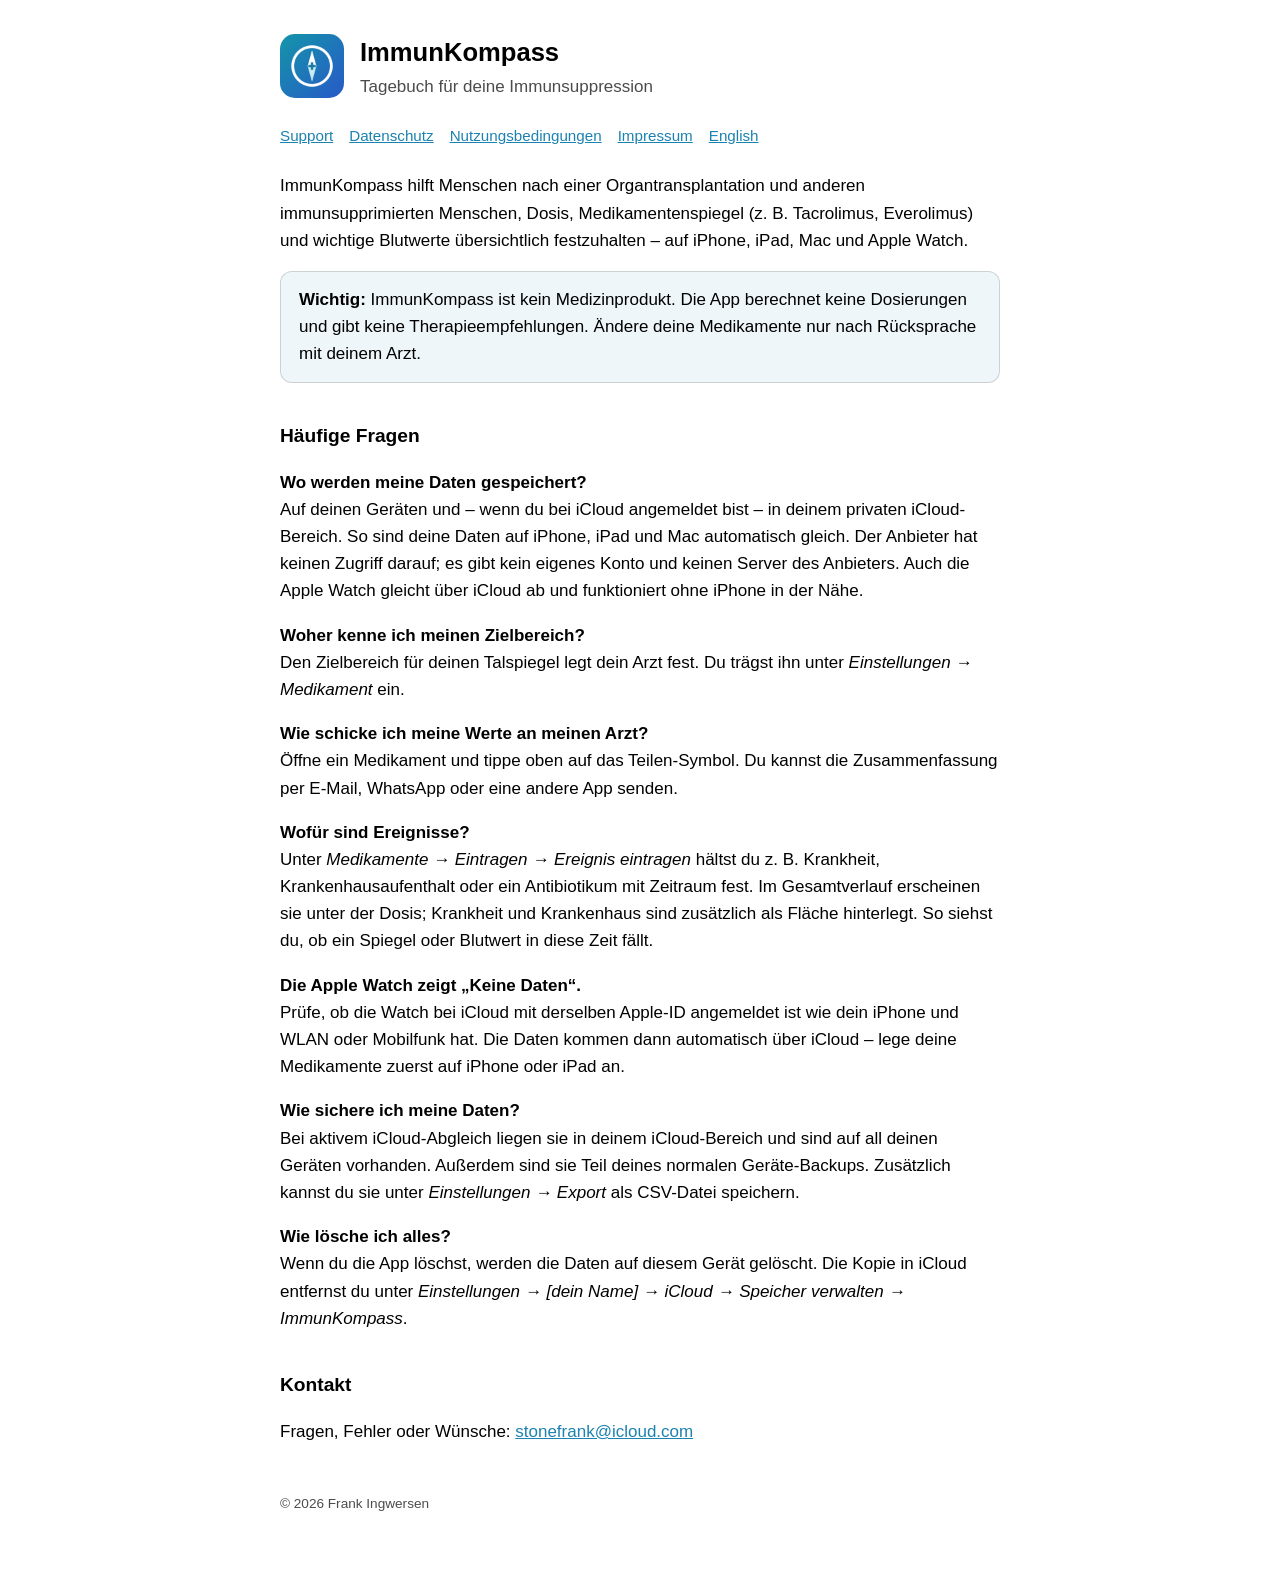
==== index.html @ 48a9f1a0 "ImmunKompass Website (Deutsch und Englisch)" ====
<!DOCTYPE html>
<html lang="de">
<head>
<meta charset="utf-8">
<meta name="viewport" content="width=device-width, initial-scale=1">
<title>ImmunKompass – Support</title>
<link rel="stylesheet" href="style.css">
<link rel="icon" href="icon.png">
</head>
<body>
<main>
  <header>
    <img src="icon.png" alt="">
    <div><h1>ImmunKompass</h1><p>Tagebuch für deine Immunsuppression</p></div>
  </header>
  <nav>
    <a href="index.html">Support</a>
    <a href="datenschutz.html">Datenschutz</a>
    <a href="nutzungsbedingungen.html">Nutzungsbedingungen</a>
    <a href="impressum.html">Impressum</a>
    <a href="en/index.html" lang="en">English</a>
  </nav>

  <p>ImmunKompass hilft Menschen nach einer Organtransplantation und anderen immunsupprimierten Menschen, Dosis, Medikamentenspiegel (z.&nbsp;B. Tacrolimus, Everolimus) und wichtige Blutwerte übersichtlich festzuhalten – auf iPhone, iPad, Mac und Apple Watch.</p>

  <div class="box"><strong>Wichtig:</strong> ImmunKompass ist kein Medizinprodukt. Die App berechnet keine Dosierungen und gibt keine Therapieempfehlungen. Ändere deine Medikamente nur nach Rücksprache mit deinem Arzt.</div>

  <h2>Häufige Fragen</h2>
  <p><strong>Wo werden meine Daten gespeichert?</strong><br>
  Auf deinen Geräten und – wenn du bei iCloud angemeldet bist – in deinem privaten iCloud-Bereich. So sind deine Daten auf iPhone, iPad und Mac automatisch gleich. Der Anbieter hat keinen Zugriff darauf; es gibt kein eigenes Konto und keinen Server des Anbieters. Auch die Apple Watch gleicht über iCloud ab und funktioniert ohne iPhone in der Nähe.</p>

  <p><strong>Woher kenne ich meinen Zielbereich?</strong><br>
  Den Zielbereich für deinen Talspiegel legt dein Arzt fest. Du trägst ihn unter <em>Einstellungen → Medikament</em> ein.</p>

  <p><strong>Wie schicke ich meine Werte an meinen Arzt?</strong><br>
  Öffne ein Medikament und tippe oben auf das Teilen-Symbol. Du kannst die Zusammenfassung per E-Mail, WhatsApp oder eine andere App senden.</p>

  <p><strong>Wofür sind Ereignisse?</strong><br>
  Unter <em>Medikamente → Eintragen → Ereignis eintragen</em> hältst du z.&nbsp;B. Krankheit, Krankenhausaufenthalt oder ein Antibiotikum mit Zeitraum fest. Im Gesamtverlauf erscheinen sie unter der Dosis; Krankheit und Krankenhaus sind zusätzlich als Fläche hinterlegt. So siehst du, ob ein Spiegel oder Blutwert in diese Zeit fällt.</p>

  <p><strong>Die Apple Watch zeigt „Keine Daten“.</strong><br>
  Prüfe, ob die Watch bei iCloud mit derselben Apple-ID angemeldet ist wie dein iPhone und WLAN oder Mobilfunk hat. Die Daten kommen dann automatisch über iCloud – lege deine Medikamente zuerst auf iPhone oder iPad an.</p>

  <p><strong>Wie sichere ich meine Daten?</strong><br>
  Bei aktivem iCloud-Abgleich liegen sie in deinem iCloud-Bereich und sind auf all deinen Geräten vorhanden. Außerdem sind sie Teil deines normalen Geräte-Backups. Zusätzlich kannst du sie unter <em>Einstellungen → Export</em> als CSV-Datei speichern.</p>

  <p><strong>Wie lösche ich alles?</strong><br>
  Wenn du die App löschst, werden die Daten auf diesem Gerät gelöscht. Die Kopie in iCloud entfernst du unter <em>Einstellungen → [dein Name] → iCloud → Speicher verwalten → ImmunKompass</em>.</p>

  <h2>Kontakt</h2>
  <p>Fragen, Fehler oder Wünsche: <a href="mailto:stonefrank@icloud.com">stonefrank@icloud.com</a></p>

  <footer>© 2026 Frank Ingwersen</footer>
</main>
</body>
</html>
---- style.css ----
:root { color-scheme: light dark; --accent: #1c82b0; }
* { box-sizing: border-box; }
body { font: 17px/1.6 -apple-system, BlinkMacSystemFont, "Segoe UI", Roboto, sans-serif; margin: 0; background: Canvas; color: CanvasText; }
main { max-width: 760px; margin: 0 auto; padding: 32px 20px 64px; }
header { display: flex; align-items: center; gap: 16px; margin-bottom: 24px; }
header img { width: 64px; height: 64px; border-radius: 15px; }
header h1 { margin: 0; font-size: 1.6rem; }
header p { margin: 0; opacity: .7; }
h2 { margin-top: 2em; font-size: 1.2rem; }
a { color: var(--accent); }
nav { display: flex; gap: 16px; flex-wrap: wrap; margin: 8px 0 24px; font-size: .95rem; }
.box { border: 1px solid color-mix(in srgb, CanvasText 15%, transparent); border-radius: 12px; padding: 14px 18px; background: color-mix(in srgb, var(--accent) 7%, Canvas); }
footer { margin-top: 48px; font-size: .85rem; opacity: .7; }
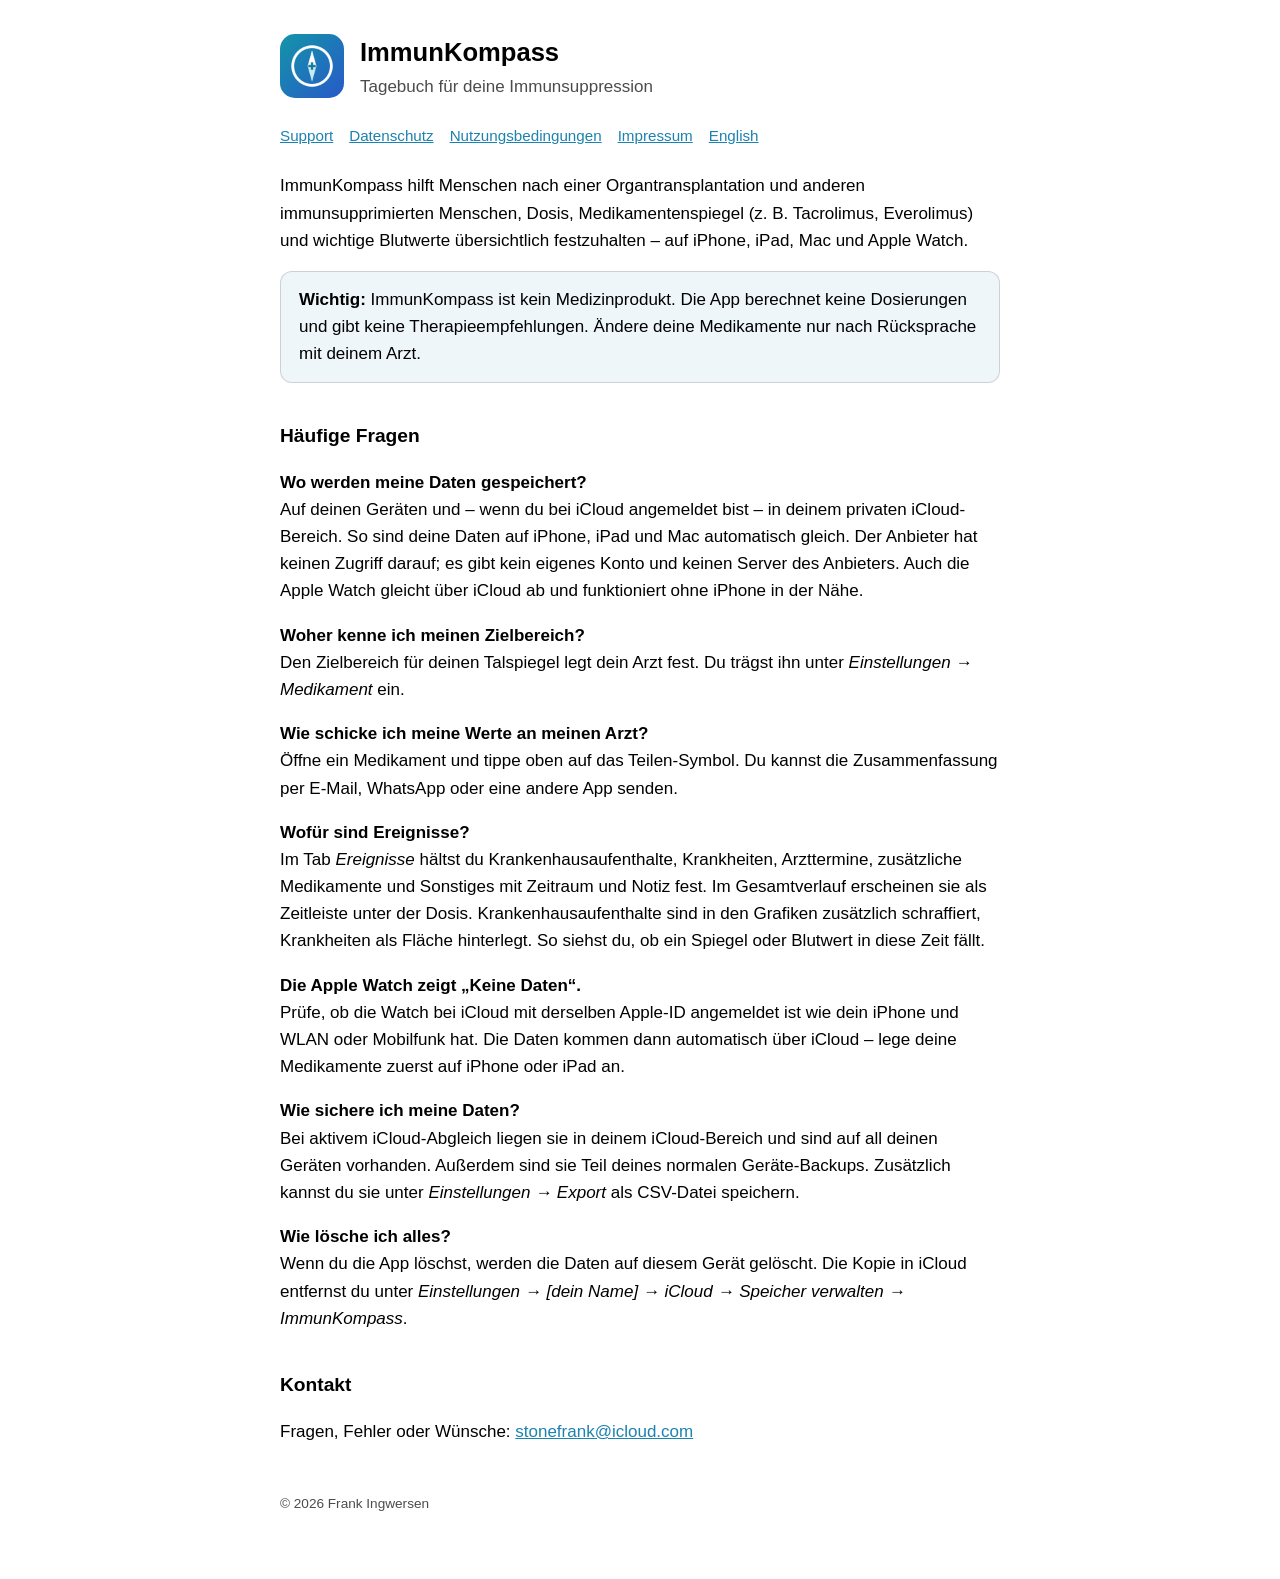
==== commit 581f13af: "Ereignisse: eigener Tab, neue Arten (Krankenhaus, Krankheit, Arzttermin, zusätzliche Medikamente, So" ====
--- a/index.html
+++ b/index.html
@@ -36,7 +36,7 @@
   Öffne ein Medikament und tippe oben auf das Teilen-Symbol. Du kannst die Zusammenfassung per E-Mail, WhatsApp oder eine andere App senden.</p>
 
   <p><strong>Wofür sind Ereignisse?</strong><br>
-  Unter <em>Medikamente → Eintragen → Ereignis eintragen</em> hältst du z.&nbsp;B. Krankheit, Krankenhausaufenthalt oder ein Antibiotikum mit Zeitraum fest. Im Gesamtverlauf erscheinen sie unter der Dosis; Krankheit und Krankenhaus sind zusätzlich als Fläche hinterlegt. So siehst du, ob ein Spiegel oder Blutwert in diese Zeit fällt.</p>
+  Im Tab <em>Ereignisse</em> hältst du Krankenhausaufenthalte, Krankheiten, Arzttermine, zusätzliche Medikamente und Sonstiges mit Zeitraum und Notiz fest. Im Gesamtverlauf erscheinen sie als Zeitleiste unter der Dosis. Krankenhausaufenthalte sind in den Grafiken zusätzlich schraffiert, Krankheiten als Fläche hinterlegt. So siehst du, ob ein Spiegel oder Blutwert in diese Zeit fällt.</p>
 
   <p><strong>Die Apple Watch zeigt „Keine Daten“.</strong><br>
   Prüfe, ob die Watch bei iCloud mit derselben Apple-ID angemeldet ist wie dein iPhone und WLAN oder Mobilfunk hat. Die Daten kommen dann automatisch über iCloud – lege deine Medikamente zuerst auf iPhone oder iPad an.</p>
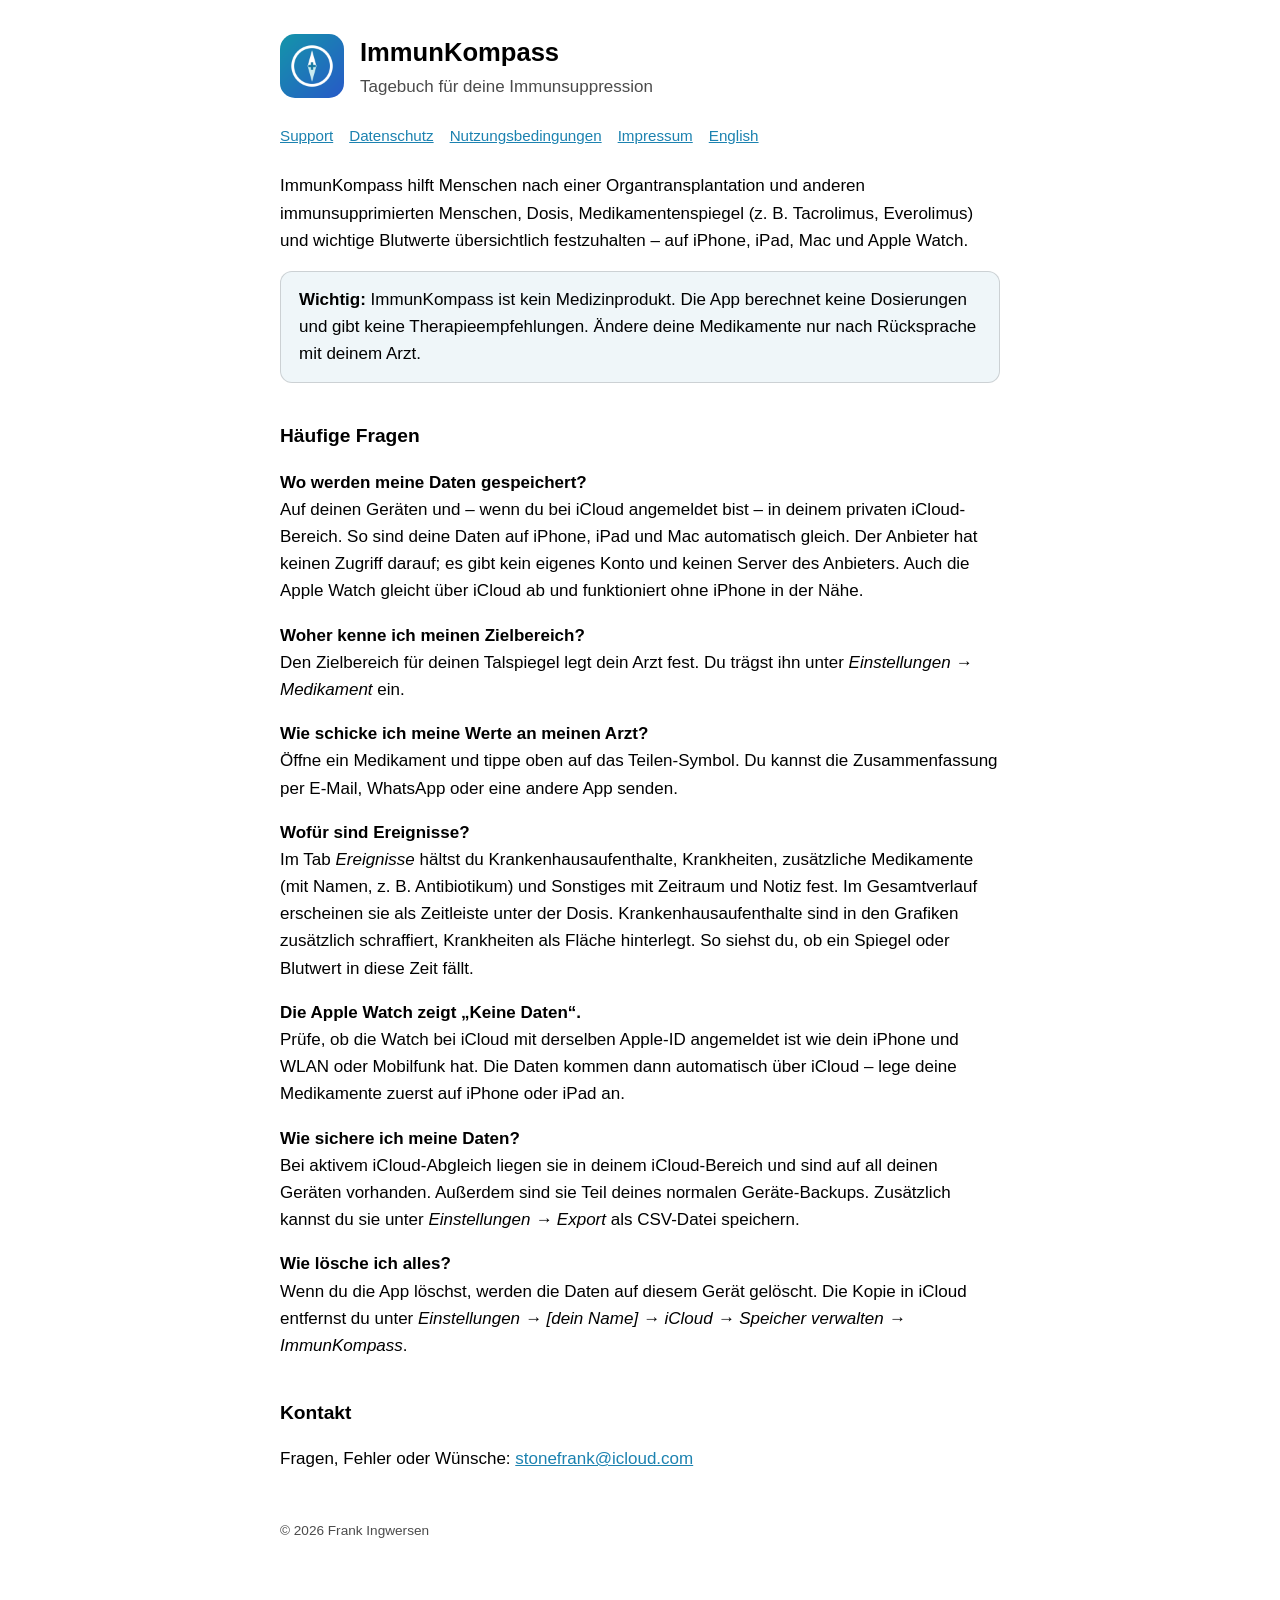
==== commit 54747f87: "Ereignisse: Arzttermine entfernt, zusätzliche Medikamente mit Namen" ====
--- a/index.html
+++ b/index.html
@@ -36,7 +36,7 @@
   Öffne ein Medikament und tippe oben auf das Teilen-Symbol. Du kannst die Zusammenfassung per E-Mail, WhatsApp oder eine andere App senden.</p>
 
   <p><strong>Wofür sind Ereignisse?</strong><br>
-  Im Tab <em>Ereignisse</em> hältst du Krankenhausaufenthalte, Krankheiten, Arzttermine, zusätzliche Medikamente und Sonstiges mit Zeitraum und Notiz fest. Im Gesamtverlauf erscheinen sie als Zeitleiste unter der Dosis. Krankenhausaufenthalte sind in den Grafiken zusätzlich schraffiert, Krankheiten als Fläche hinterlegt. So siehst du, ob ein Spiegel oder Blutwert in diese Zeit fällt.</p>
+  Im Tab <em>Ereignisse</em> hältst du Krankenhausaufenthalte, Krankheiten, zusätzliche Medikamente (mit Namen, z.&nbsp;B. Antibiotikum) und Sonstiges mit Zeitraum und Notiz fest. Im Gesamtverlauf erscheinen sie als Zeitleiste unter der Dosis. Krankenhausaufenthalte sind in den Grafiken zusätzlich schraffiert, Krankheiten als Fläche hinterlegt. So siehst du, ob ein Spiegel oder Blutwert in diese Zeit fällt.</p>
 
   <p><strong>Die Apple Watch zeigt „Keine Daten“.</strong><br>
   Prüfe, ob die Watch bei iCloud mit derselben Apple-ID angemeldet ist wie dein iPhone und WLAN oder Mobilfunk hat. Die Daten kommen dann automatisch über iCloud – lege deine Medikamente zuerst auf iPhone oder iPad an.</p>
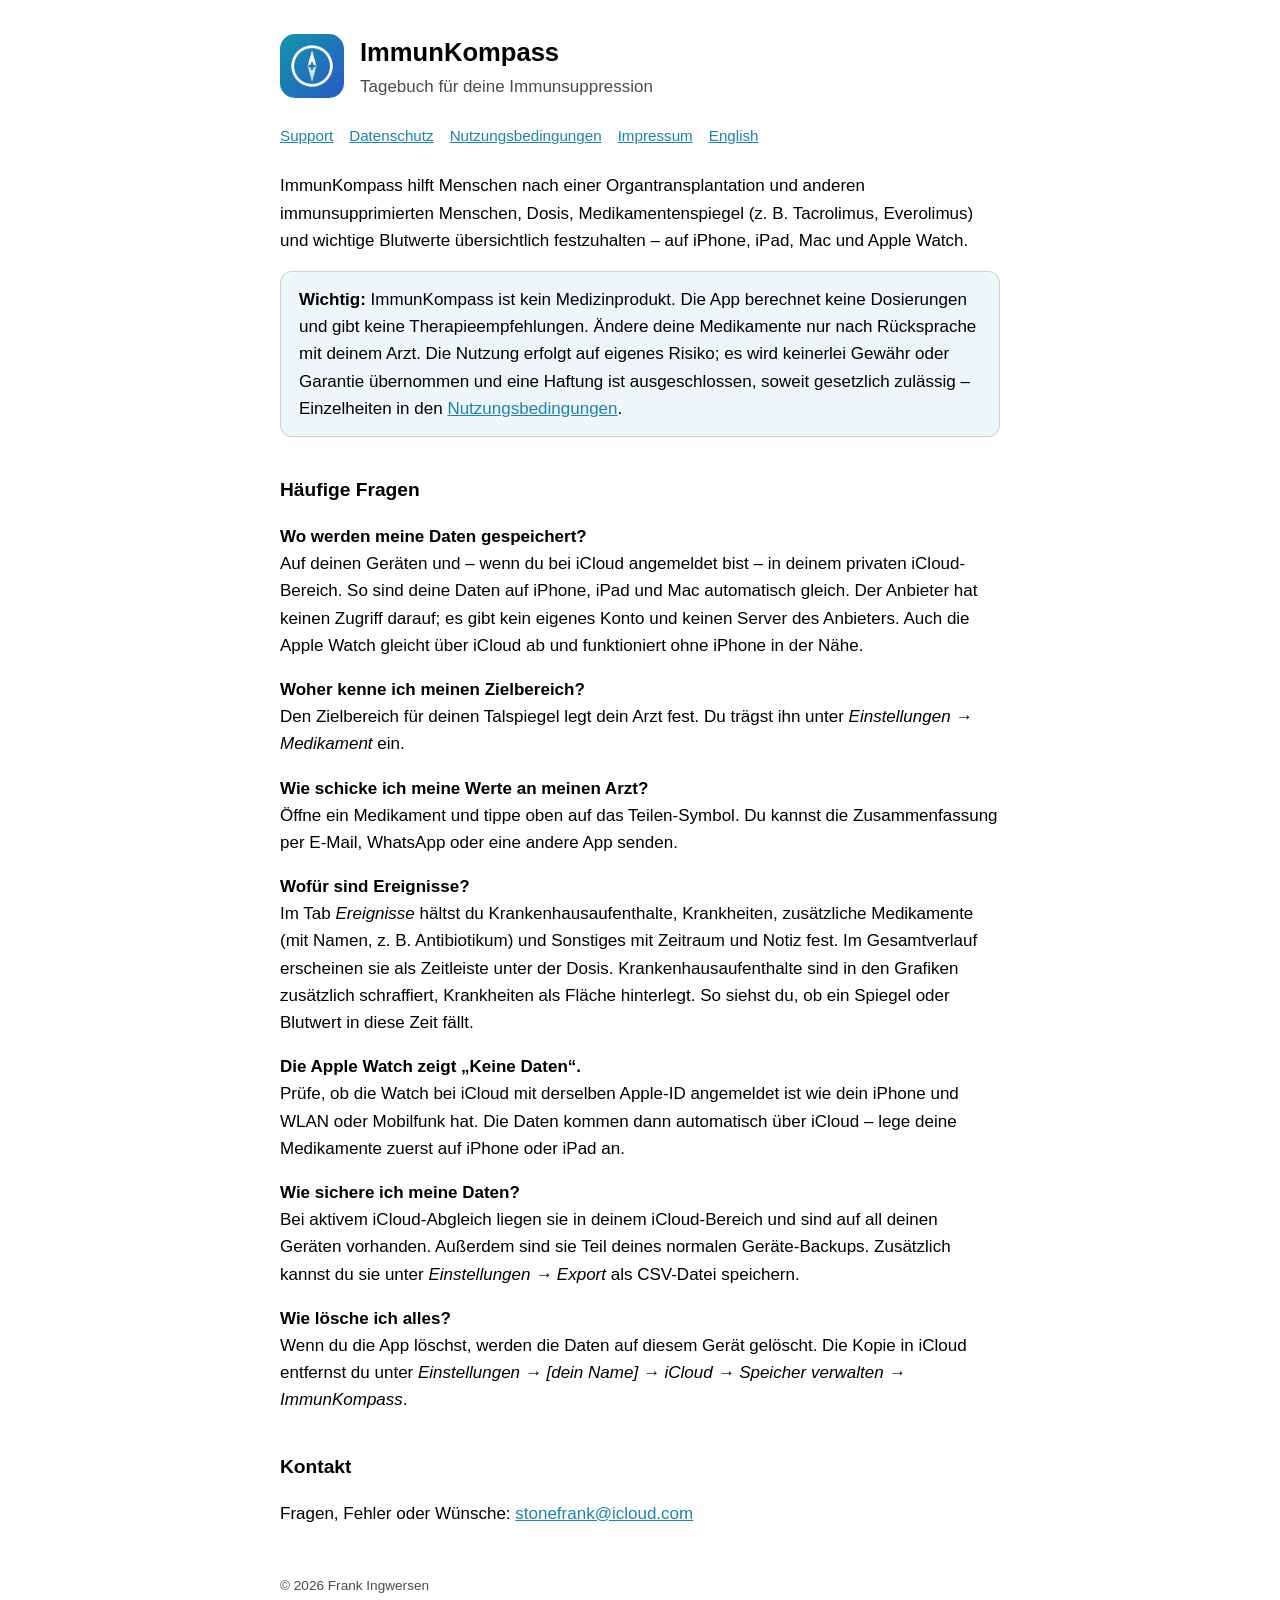
==== commit b249e008: "Nutzungsbedingungen: Haftung/Gewährleistung maximal eingeschränkt; Datenschutz: Abo über Apple" ====
--- a/index.html
+++ b/index.html
@@ -23,7 +23,7 @@
 
   <p>ImmunKompass hilft Menschen nach einer Organtransplantation und anderen immunsupprimierten Menschen, Dosis, Medikamentenspiegel (z.&nbsp;B. Tacrolimus, Everolimus) und wichtige Blutwerte übersichtlich festzuhalten – auf iPhone, iPad, Mac und Apple Watch.</p>
 
-  <div class="box"><strong>Wichtig:</strong> ImmunKompass ist kein Medizinprodukt. Die App berechnet keine Dosierungen und gibt keine Therapieempfehlungen. Ändere deine Medikamente nur nach Rücksprache mit deinem Arzt.</div>
+  <div class="box"><strong>Wichtig:</strong> ImmunKompass ist kein Medizinprodukt. Die App berechnet keine Dosierungen und gibt keine Therapieempfehlungen. Ändere deine Medikamente nur nach Rücksprache mit deinem Arzt. Die Nutzung erfolgt auf eigenes Risiko; es wird keinerlei Gewähr oder Garantie übernommen und eine Haftung ist ausgeschlossen, soweit gesetzlich zulässig – Einzelheiten in den <a href="nutzungsbedingungen.html">Nutzungsbedingungen</a>.</div>
 
   <h2>Häufige Fragen</h2>
   <p><strong>Wo werden meine Daten gespeichert?</strong><br>
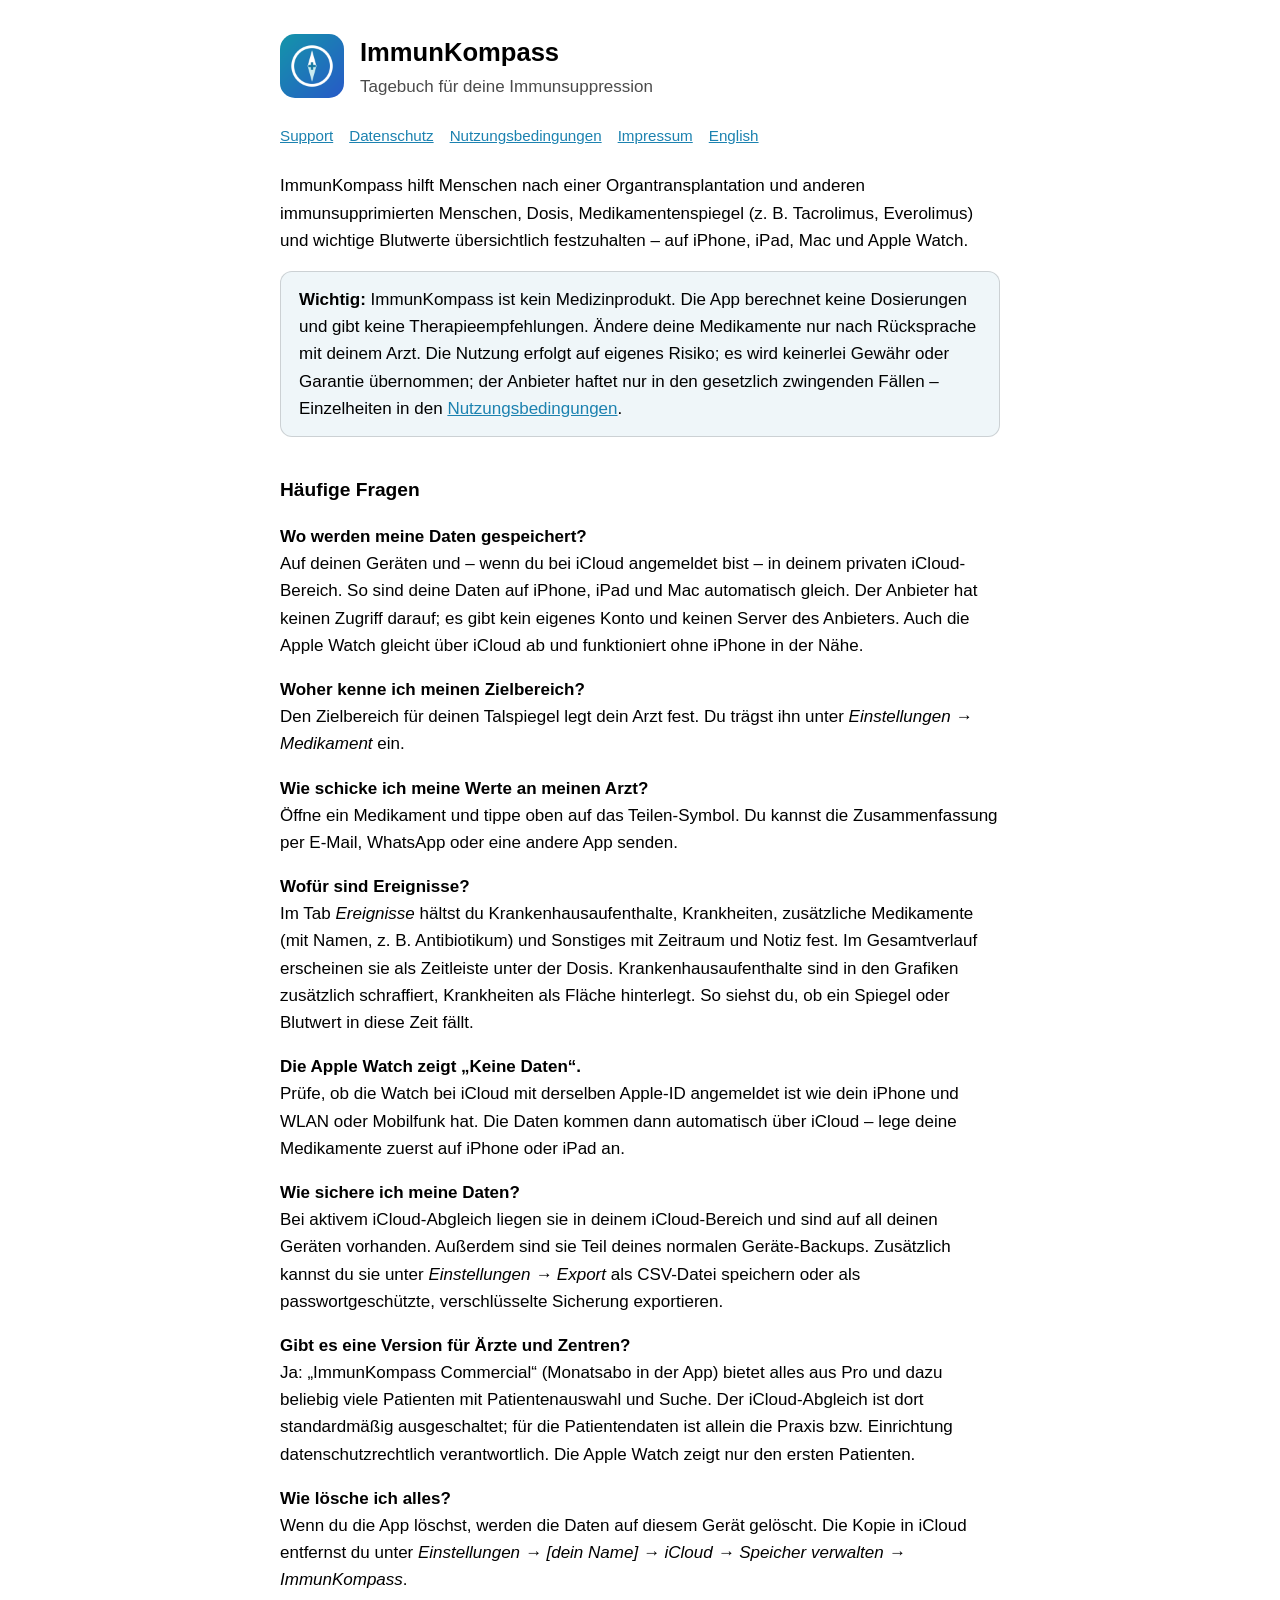
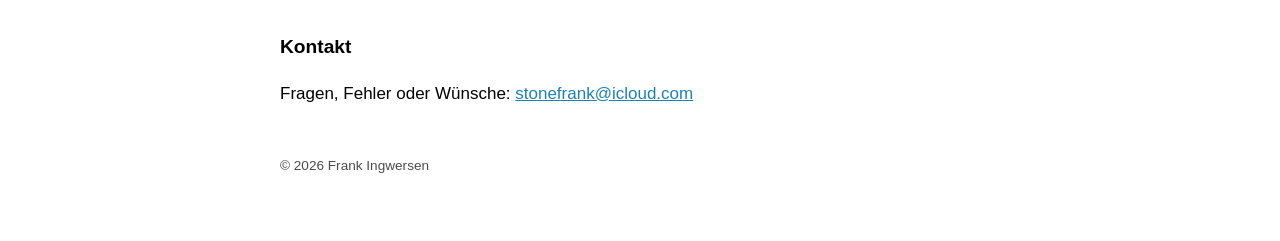
==== commit 7ada748b: "Haftung präzisiert, Commercial-Version in Nutzungsbedingungen, Datenschutz und FAQ Co-Authored-By: C" ====
--- a/index.html
+++ b/index.html
@@ -23,7 +23,7 @@
 
   <p>ImmunKompass hilft Menschen nach einer Organtransplantation und anderen immunsupprimierten Menschen, Dosis, Medikamentenspiegel (z.&nbsp;B. Tacrolimus, Everolimus) und wichtige Blutwerte übersichtlich festzuhalten – auf iPhone, iPad, Mac und Apple Watch.</p>
 
-  <div class="box"><strong>Wichtig:</strong> ImmunKompass ist kein Medizinprodukt. Die App berechnet keine Dosierungen und gibt keine Therapieempfehlungen. Ändere deine Medikamente nur nach Rücksprache mit deinem Arzt. Die Nutzung erfolgt auf eigenes Risiko; es wird keinerlei Gewähr oder Garantie übernommen und eine Haftung ist ausgeschlossen, soweit gesetzlich zulässig – Einzelheiten in den <a href="nutzungsbedingungen.html">Nutzungsbedingungen</a>.</div>
+  <div class="box"><strong>Wichtig:</strong> ImmunKompass ist kein Medizinprodukt. Die App berechnet keine Dosierungen und gibt keine Therapieempfehlungen. Ändere deine Medikamente nur nach Rücksprache mit deinem Arzt. Die Nutzung erfolgt auf eigenes Risiko; es wird keinerlei Gewähr oder Garantie übernommen; der Anbieter haftet nur in den gesetzlich zwingenden Fällen – Einzelheiten in den <a href="nutzungsbedingungen.html">Nutzungsbedingungen</a>.</div>
 
   <h2>Häufige Fragen</h2>
   <p><strong>Wo werden meine Daten gespeichert?</strong><br>
@@ -42,7 +42,10 @@
   Prüfe, ob die Watch bei iCloud mit derselben Apple-ID angemeldet ist wie dein iPhone und WLAN oder Mobilfunk hat. Die Daten kommen dann automatisch über iCloud – lege deine Medikamente zuerst auf iPhone oder iPad an.</p>
 
   <p><strong>Wie sichere ich meine Daten?</strong><br>
-  Bei aktivem iCloud-Abgleich liegen sie in deinem iCloud-Bereich und sind auf all deinen Geräten vorhanden. Außerdem sind sie Teil deines normalen Geräte-Backups. Zusätzlich kannst du sie unter <em>Einstellungen → Export</em> als CSV-Datei speichern.</p>
+  Bei aktivem iCloud-Abgleich liegen sie in deinem iCloud-Bereich und sind auf all deinen Geräten vorhanden. Außerdem sind sie Teil deines normalen Geräte-Backups. Zusätzlich kannst du sie unter <em>Einstellungen → Export</em> als CSV-Datei speichern oder als passwortgeschützte, verschlüsselte Sicherung exportieren.</p>
+
+  <p><strong>Gibt es eine Version für Ärzte und Zentren?</strong><br>
+  Ja: „ImmunKompass Commercial“ (Monatsabo in der App) bietet alles aus Pro und dazu beliebig viele Patienten mit Patientenauswahl und Suche. Der iCloud-Abgleich ist dort standardmäßig ausgeschaltet; für die Patientendaten ist allein die Praxis bzw. Einrichtung datenschutzrechtlich verantwortlich. Die Apple Watch zeigt nur den ersten Patienten.</p>
 
   <p><strong>Wie lösche ich alles?</strong><br>
   Wenn du die App löschst, werden die Daten auf diesem Gerät gelöscht. Die Kopie in iCloud entfernst du unter <em>Einstellungen → [dein Name] → iCloud → Speicher verwalten → ImmunKompass</em>.</p>
